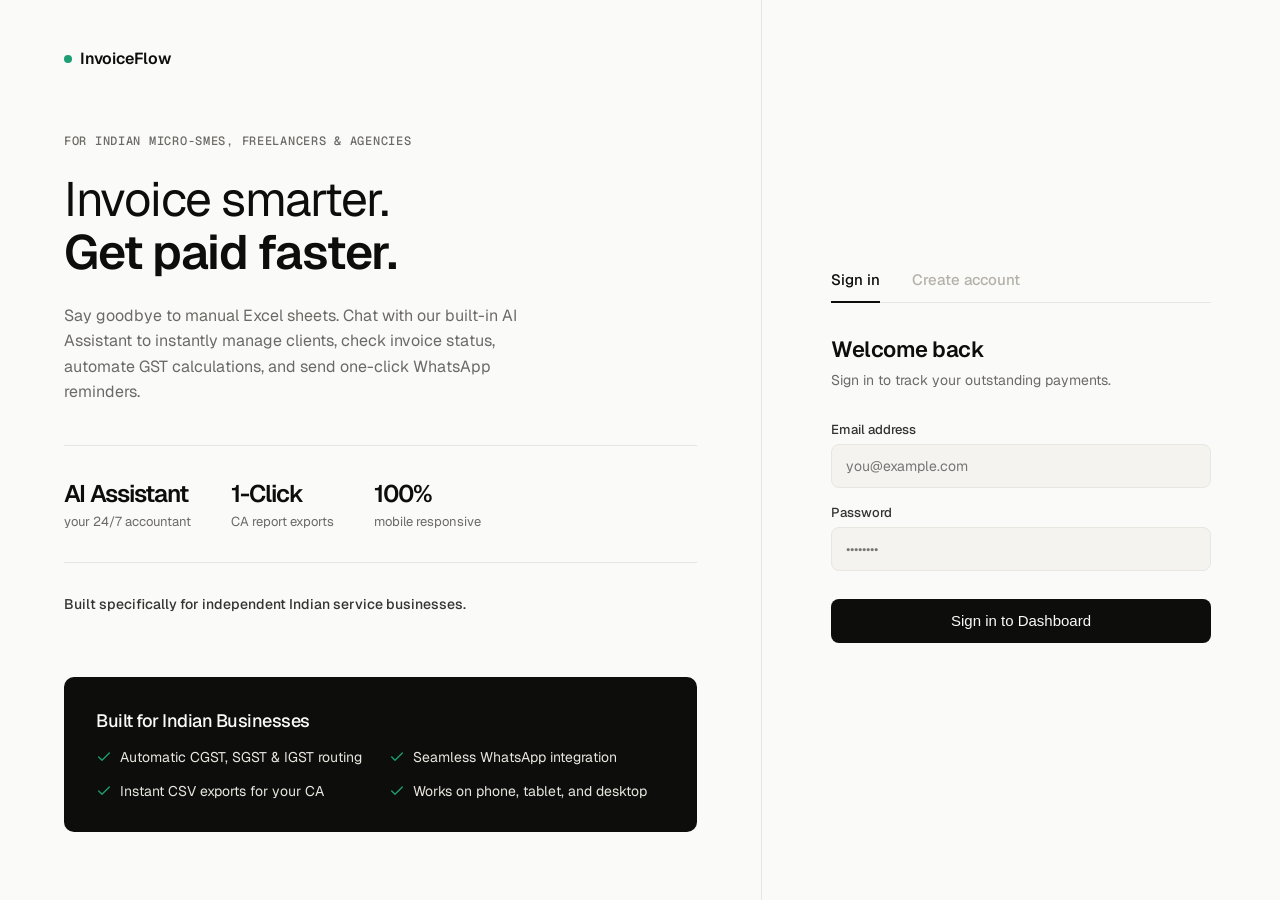
==== frontend/index.html @ d13b1e3a "Rename landingpage to index for Vercel" ====
<!DOCTYPE html>
<html lang="en">
<head>
<meta charset="UTF-8">
<meta name="viewport" content="width=device-width, initial-scale=1.0">
<title>InvoiceFlow - Automate Your Payments with AI</title>
<link rel="icon" type="image/svg+xml" href="favicon.svg">
<link rel="preconnect" href="https://fonts.googleapis.com">
<link rel="preconnect" href="https://fonts.gstatic.com" crossorigin>
<link href="https://fonts.googleapis.com/css2?family=Geist:wght@300;400;500;600&family=Geist+Mono:wght@400&display=swap" rel="stylesheet">
<style>
*, *::before, *::after { box-sizing: border-box; margin: 0; padding: 0; }

:root {
  --black: #0D0D0B;
  --gray-9: #1C1C1A;
  --gray-8: #333333;
  --gray-6: #6B6A66;
  --gray-4: #B4B2A9;
  --gray-2: #E8E6E0;
  --gray-1: #F4F3EF;
  --white: #FAFAF8;
  --teal: #1D9E75;
  --red-dim: #FFEAEA;
  --red-text: #D32F2F;
  --green-dim: #E8F5E9;
  --green-text: #2E7D32;
  --radius: 10px;
  --font: 'Geist', system-ui, sans-serif;
  --mono: 'Geist Mono', monospace;
}

.toast {
  position: fixed;
  bottom: -100px;
  left: 50%;
  transform: translateX(-50%);
  background: var(--black);
  color: var(--white);
  padding: 12px 24px;
  border-radius: var(--radius);
  font-size: 14px;
  font-weight: 500;
  z-index: 10000;
  opacity: 0;
  transition: all 0.3s cubic-bezier(0.175, 0.885, 0.32, 1.275);
  box-shadow: 0 10px 30px rgba(0,0,0,0.2);
}
.toast.show {
  bottom: 24px;
  opacity: 1;
}

html { font-size: 16px; scroll-behavior: smooth; }

body {
  font-family: var(--font);
  background: var(--white);
  color: var(--black);
  -webkit-font-smoothing: antialiased;
}

/* ── layout: Scrolling Left, Fixed Right ── */
.page {
  display: flex;
  min-height: 100vh;
}

.left {
  flex: 1.2;
  padding: 48px 64px 80px 64px;
  border-right: 1px solid var(--gray-2);
  overflow-y: auto;
  height: 100vh;
}

.right {
  flex: 0.8;
  padding: 48px 48px;
  background: var(--white);
  position: sticky;
  top: 0;
  height: 100vh;
  display: flex;
  flex-direction: column;
  justify-content: center;
}

/* ── left panel components ── */
.wordmark {
  font-size: 16px;
  font-weight: 600;
  color: var(--black);
  letter-spacing: -.2px;
  display: flex;
  align-items: center;
  gap: 8px;
  margin-bottom: 64px;
}

.wordmark-dot { width: 8px; height: 8px; border-radius: 50%; background: var(--teal); }

.hero-kicker {
  font-size: 12px;
  font-weight: 500;
  color: var(--gray-6);
  letter-spacing: .06em;
  text-transform: uppercase;
  margin-bottom: 24px;
  font-family: var(--mono);
}

.hero-headline {
  font-size: clamp(32px, 4vw, 48px);
  font-weight: 400;
  line-height: 1.1;
  letter-spacing: -1.5px;
  color: var(--black);
  margin-bottom: 24px;
}

.hero-headline strong { font-weight: 600; }

.hero-body {
  font-size: 16px;
  font-weight: 400;
  line-height: 1.6;
  color: var(--gray-6);
  max-width: 480px;
  margin-bottom: 40px;
}

/* ── Stats (Outcomes) ── */
.stat-row {
  display: flex;
  gap: 40px;
  padding: 32px 0;
  border-top: 1px solid var(--gray-2);
  border-bottom: 1px solid var(--gray-2);
  margin-bottom: 32px;
}

.stat-item { display: flex; flex-direction: column; }
.stat-num { font-size: 24px; font-weight: 600; color: var(--black); letter-spacing: -1px; }
.stat-lbl { font-size: 13px; color: var(--gray-6); margin-top: 4px; }

/* ── Target Audience Callout ── */
.audience-proof {
  display: flex;
  align-items: center;
  gap: 12px;
  margin-bottom: 64px;
  font-size: 14px;
  color: var(--gray-8);
  font-weight: 500;
}

/* ── India-Specific Differentiator Box ── */
.india-box {
    background: var(--black);
    color: var(--white);
    padding: 32px;
    border-radius: var(--radius);
    margin-bottom: 64px;
}

.india-box h3 {
    font-size: 18px;
    font-weight: 500;
    margin-bottom: 16px;
    letter-spacing: -0.5px;
}

.india-list {
    list-style: none;
    display: grid;
    grid-template-columns: 1fr 1fr;
    gap: 16px;
}

.india-list li {
    font-size: 14px;
    color: var(--gray-2);
    display: flex;
    align-items: center;
    gap: 8px;
}

.india-list li svg {
    color: var(--teal);
}

/* ── Section Headers ── */
.section-title {
    font-size: 24px;
    font-weight: 600;
    margin-bottom: 24px;
    letter-spacing: -0.5px;
}

/* ── How it Works ── */
.how-it-works {
    display: grid;
    grid-template-columns: 1fr 1fr;
    gap: 24px;
    margin-bottom: 64px;
}

.step-card {
    padding: 24px;
    background: var(--gray-1);
    border-radius: var(--radius);
}

.step-num {
    font-family: var(--mono);
    font-size: 12px;
    background: var(--black);
    color: var(--white);
    padding: 4px 8px;
    border-radius: 4px;
    display: inline-block;
    margin-bottom: 12px;
}

.step-title { font-weight: 600; font-size: 15px; margin-bottom: 8px; }
.step-desc { font-size: 13px; color: var(--gray-6); line-height: 1.5; }

/* ── Excel Comparison ── */
.comparison-table {
    width: 100%;
    border-collapse: collapse;
    margin-bottom: 64px;
    background: var(--white);
    border: 1px solid var(--gray-2);
    border-radius: var(--radius);
    overflow: hidden;
}

.comparison-table th, .comparison-table td {
    padding: 16px;
    text-align: left;
    border-bottom: 1px solid var(--gray-2);
    font-size: 14px;
}

.comparison-table th { background: var(--gray-1); font-weight: 600; color: var(--gray-8); }
.comparison-table td:first-child { font-weight: 500; color: var(--gray-6); }
.comparison-table td:nth-child(2) { color: var(--red-text); background: var(--red-dim); }
.comparison-table td:nth-child(3) { color: var(--green-text); background: var(--green-dim); font-weight: 500;}

/* ── right panel styling (Auth) ── */
.form-wrap { width: 100%; max-width: 380px; margin: 0 auto; }
.tab-row { display: flex; margin-bottom: 32px; border-bottom: 1px solid var(--gray-2); }
.tab-btn {
  font-family: var(--font); font-size: 15px; font-weight: 500; color: var(--gray-4);
  background: none; border: none; padding: 12px 0; margin-right: 32px;
  cursor: pointer; border-bottom: 2px solid transparent; margin-bottom: -1px;
}
.tab-btn.active { color: var(--black); border-bottom-color: var(--black); }
.form-title { font-size: 22px; font-weight: 600; margin-bottom: 8px; letter-spacing: -.5px; }
.form-sub { font-size: 14px; color: var(--gray-6); margin-bottom: 32px; }

.field { margin-bottom: 16px; }
.field label { display: block; font-size: 13px; font-weight: 500; color: var(--gray-8); margin-bottom: 6px; }
.field input {
  width: 100%; height: 44px; background: var(--gray-1); border: 1px solid var(--gray-2);
  border-radius: 8px; padding: 0 14px; font-family: var(--font); font-size: 14px; outline: none;
}
.field input:focus { background: var(--white); border-color: var(--black); }

.submit-btn {
  width: 100%; height: 44px; background: var(--black); color: var(--white);
  border: none; border-radius: 8px; font-weight: 500; font-size: 15px; cursor: pointer; margin-top: 12px;
}

.micro-copy {
    text-align: center;
    font-size: 12px;
    color: var(--gray-6);
    margin-top: 16px;
}

.form-section { display: none; }
.form-section.visible { display: block; }

/* ── Mobile Responsiveness ── */
@media (max-width: 900px) {
  .page { flex-direction: column; }
  .left { height: auto; overflow-y: visible; padding: 40px 24px; border-right: none; }
  .right { position: static; height: auto; padding: 40px 24px; border-top: 1px solid var(--gray-2); }
  .how-it-works { grid-template-columns: 1fr; }
  .india-list { grid-template-columns: 1fr; }
}

@media (max-width: 480px) {
  .left { padding: 24px 16px; }
  .stat-row { flex-wrap: wrap; gap: 20px; }
  .hero-headline { font-size: 28px; }
  .wordmark { margin-bottom: 40px; }
  .tab-btn { margin-right: 16px; font-size: 14px; }
  .comparison-table { display: block; overflow-x: auto; }
  .form-wrap { max-width: 100%; }
  .right { padding: 24px 16px; }
}
</style>
</head>
<body>

<div class="page">
  <div class="left">
    <div class="wordmark">
      <div class="wordmark-dot"></div>
      InvoiceFlow
    </div>

    <div class="hero">
      <p class="hero-kicker">For Indian Micro-SMEs, Freelancers & Agencies</p>
      <h1 class="hero-headline">
        Invoice smarter.<br>
        <strong>Get paid faster.</strong>
      </h1>
      <p class="hero-body">
        Say goodbye to manual Excel sheets. Chat with our built-in AI Assistant to instantly manage clients, check invoice status, automate GST calculations, and send one-click WhatsApp reminders.
      </p>

      <div class="stat-row">
        <div class="stat-item">
          <span class="stat-num">AI Assistant</span>
          <span class="stat-lbl">your 24/7 accountant</span>
        </div>
        <div class="stat-item">
          <span class="stat-num">1-Click</span>
          <span class="stat-lbl">CA report exports</span>
        </div>
        <div class="stat-item">
          <span class="stat-num">100%</span>
          <span class="stat-lbl">mobile responsive</span>
        </div>
      </div>
    </div>

    <div class="audience-proof">
        Built specifically for independent Indian service businesses.
    </div>

    <div class="india-box">
        <h3>Built for Indian Businesses</h3>
        <ul class="india-list">
            <li>
                <svg width="16" height="16" viewBox="0 0 24 24" fill="none" stroke="currentColor" stroke-width="2" stroke-linecap="round" stroke-linejoin="round"><polyline points="20 6 9 17 4 12"></polyline></svg>
                Automatic CGST, SGST & IGST routing
            </li>
            <li>
                <svg width="16" height="16" viewBox="0 0 24 24" fill="none" stroke="currentColor" stroke-width="2" stroke-linecap="round" stroke-linejoin="round"><polyline points="20 6 9 17 4 12"></polyline></svg>
                Seamless WhatsApp integration
            </li>
            <li>
                <svg width="16" height="16" viewBox="0 0 24 24" fill="none" stroke="currentColor" stroke-width="2" stroke-linecap="round" stroke-linejoin="round"><polyline points="20 6 9 17 4 12"></polyline></svg>
                Instant CSV exports for your CA
            </li>
            <li>
                <svg width="16" height="16" viewBox="0 0 24 24" fill="none" stroke="currentColor" stroke-width="2" stroke-linecap="round" stroke-linejoin="round"><polyline points="20 6 9 17 4 12"></polyline></svg>
                Works on phone, tablet, and desktop
            </li>
        </ul>
    </div>

    <h2 class="section-title">How It Works</h2>
    <div class="how-it-works">
        <div class="step-card">
            <span class="step-num">01</span>
            <div class="step-title">Create Invoices Easily</div>
            <div class="step-desc">Add clients and line items. We auto-calculate taxes and generate a professional PDF instantly.</div>
        </div>
        <div class="step-card">
            <span class="step-num">02</span>
            <div class="step-title">Multi-Channel Delivery</div>
            <div class="step-desc">Send invoices directly to your client's email and WhatsApp in a single click.</div>
        </div>
        <div class="step-card">
            <span class="step-num">03</span>
            <div class="step-title">Automated Follow-ups</div>
            <div class="step-desc">Our system scans for overdue invoices daily and pings clients via WhatsApp so you don't have to.</div>
        </div>
        <div class="step-card">
            <span class="step-num">04</span>
            <div class="step-title">Generate CA Reports</div>
            <div class="step-desc">At the end of the month, download a comprehensive CSV report of all your billing for easy tax filing.</div>
        </div>
    </div>

    <h2 class="section-title">Meet Your New AI Assistant</h2>
    <div class="india-box" style="margin-bottom: 64px; background: #1D9E75; color: #FAFAF8;">
        <h3 style="margin-bottom: 8px;">Just ask the AI to do it.</h3>
        <p style="font-size: 14px; margin-bottom: 24px; color: #E8F5E9; line-height: 1.5;">InvoiceFlow comes with a powerful conversational AI that understands natural language. You don't even need to navigate the dashboard—just chat.</p>
        <ul class="india-list">
            <li style="color: #fff;">
                <svg width="16" height="16" viewBox="0 0 24 24" fill="none" stroke="currentColor" stroke-width="2" stroke-linecap="round" stroke-linejoin="round" style="color:#fff;"><polyline points="20 6 9 17 4 12"></polyline></svg>
                "Show me all unpaid invoices for Sharma Builders"
            </li>
            <li style="color: #fff;">
                <svg width="16" height="16" viewBox="0 0 24 24" fill="none" stroke="currentColor" stroke-width="2" stroke-linecap="round" stroke-linejoin="round" style="color:#fff;"><polyline points="20 6 9 17 4 12"></polyline></svg>
                "Send a WhatsApp reminder to Mehta Textiles"
            </li>
            <li style="color: #fff;">
                <svg width="16" height="16" viewBox="0 0 24 24" fill="none" stroke="currentColor" stroke-width="2" stroke-linecap="round" stroke-linejoin="round" style="color:#fff;"><polyline points="20 6 9 17 4 12"></polyline></svg>
                "How much revenue did I collect in May?"
            </li>
            <li style="color: #fff;">
                <svg width="16" height="16" viewBox="0 0 24 24" fill="none" stroke="currentColor" stroke-width="2" stroke-linecap="round" stroke-linejoin="round" style="color:#fff;"><polyline points="20 6 9 17 4 12"></polyline></svg>
                "What is the total GST collected so far?"
            </li>
        </ul>
    </div>

    <h2 class="section-title">Why Switch from Excel?</h2>
    <table class="comparison-table">
        <tr>
            <th>Feature</th>
            <th>Excel + Manual PDFs</th>
            <th>InvoiceFlow</th>
        </tr>
        <tr>
            <td>AI Assistant</td>
            <td>Non-existent</td>
            <td>Conversational Control</td>
        </tr>
        <tr>
            <td>WhatsApp Reminders</td>
            <td>Manual & Awkward</td>
            <td>Automated & Direct</td>
        </tr>
        <tr>
            <td>Tax & CA Reporting</td>
            <td>Messy Spreadsheets</td>
            <td>1-Click CSV Exports</td>
        </tr>
        <tr>
            <td>Mobile Accessibility</td>
            <td>Breaks on Phones</td>
            <td>100% Responsive Design</td>
        </tr>
        <tr>
            <td>GST Calculations</td>
            <td>Manual Formulas</td>
            <td>Automatic Routing</td>
        </tr>
    </table>
  </div>

  <div class="right">
    <div class="form-wrap">
      <div class="tab-row">
        <button class="tab-btn active" id="tab-login" onclick="show('login')">Sign in</button>
        <button class="tab-btn" id="tab-register" onclick="show('register')">Create account</button>
      </div>

      <div class="form-section visible" id="sec-login">
        <h2 class="form-title">Welcome back</h2>
        <p class="form-sub">Sign in to track your outstanding payments.</p>
        <form id="login-form">
            <div class="field">
            <label>Email address</label>
            <input type="email" placeholder="you@example.com" required>
            </div>
            <div class="field">
            <label>Password</label>
            <input type="password" placeholder="••••••••" required>
            </div>
            <button type="submit" class="submit-btn">Sign in to Dashboard</button>
        </form>
      </div>

      <div class="form-section" id="sec-register">
        <h2 class="form-title">Start getting paid</h2>
        <form id="register-form">
            <div class="field">
                <label>First name</label>
                <input type="text" required>
            </div>
            <div class="field">
                <label>Email address</label>
                <input type="email" required>
            </div>
            <div class="field">
                <label>Password</label>
                <input type="password" placeholder="Min. 8 characters" required>
            </div>
            <button type="submit" class="submit-btn">Create Free Account</button>
            <p class="micro-copy">No setup required. Create your first invoice in under 2 minutes.</p>
        </form>
      </div>

    </div>
  </div>
</div>

<script>
function show(view) {
  document.querySelectorAll('.form-section').forEach(s => s.classList.remove('visible'));
  document.querySelectorAll('.tab-btn').forEach(b => b.classList.remove('active'));
  document.getElementById('sec-' + view).classList.add('visible');
  document.getElementById('tab-' + view).classList.add('active');
}
</script>
<div id="toast-el" class="toast"></div>
<script src="utils.js"></script>
<script src="index.js"></script>
</body>
</html>
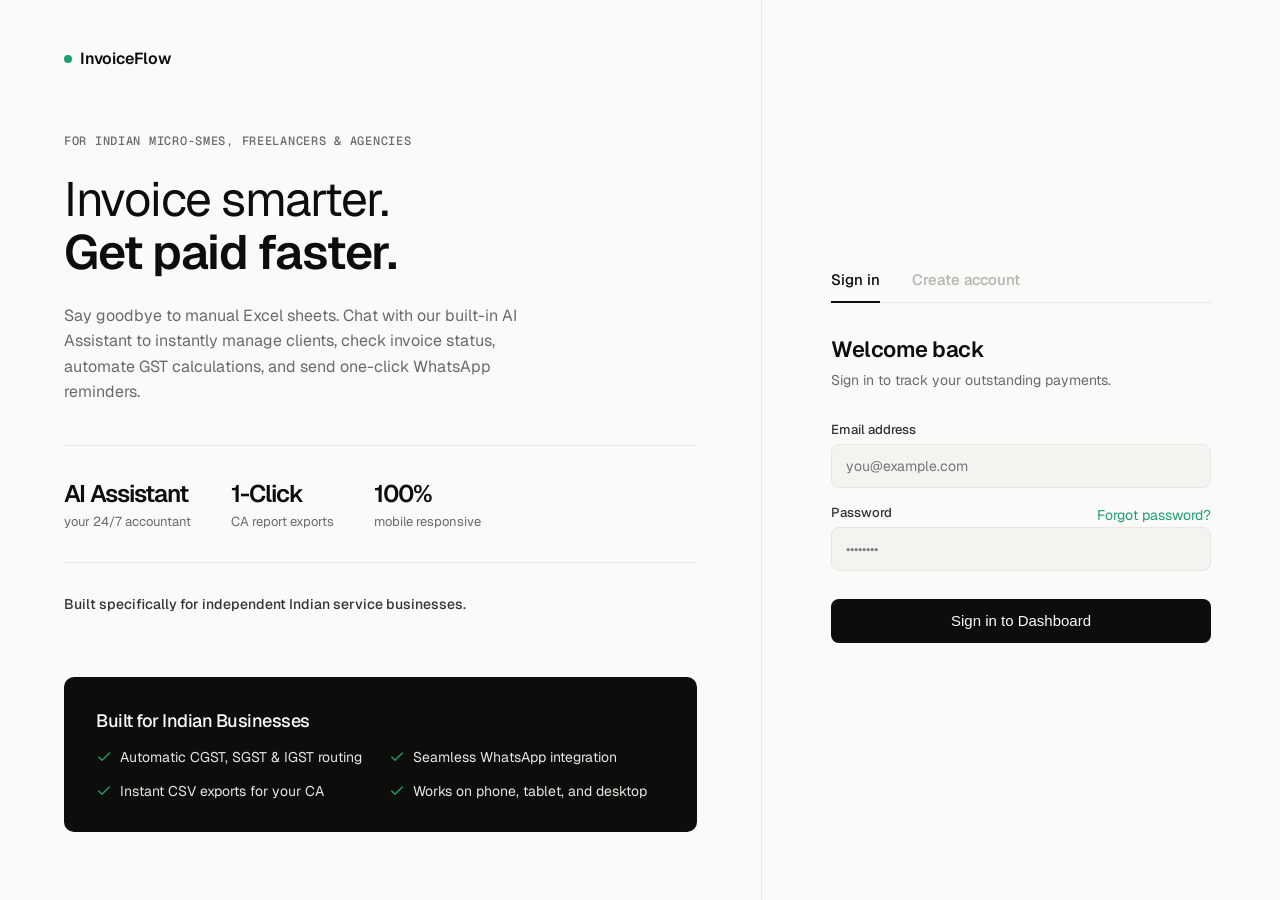
==== commit d887ea5a: "Adding Forgot Password feature" ====
--- a/frontend/index.html
+++ b/frontend/index.html
@@ -465,10 +465,28 @@
             <input type="email" placeholder="you@example.com" required>
             </div>
             <div class="field">
-            <label>Password</label>
+            <div style="display: flex; justify-content: space-between; align-items: center;">
+                <label>Password</label>
+                <a href="#" onclick="show('forgot')" style="font-size: 14px; color: var(--teal); text-decoration: none;">Forgot password?</a>
+            </div>
             <input type="password" placeholder="••••••••" required>
             </div>
             <button type="submit" class="submit-btn">Sign in to Dashboard</button>
+        </form>
+      </div>
+
+      <div class="form-section" id="sec-forgot">
+        <h2 class="form-title">Reset Password</h2>
+        <p class="form-sub">Enter your email and we'll send you a reset link.</p>
+        <form id="forgot-form">
+            <div class="field">
+                <label>Email address</label>
+                <input type="email" placeholder="you@example.com" required>
+            </div>
+            <button type="submit" class="submit-btn">Send Reset Link</button>
+            <p class="micro-copy" style="text-align: center; margin-top: 16px;">
+                <a href="#" onclick="show('login')" style="color: var(--black); text-decoration: underline;">Back to Sign In</a>
+            </p>
         </form>
       </div>
 
